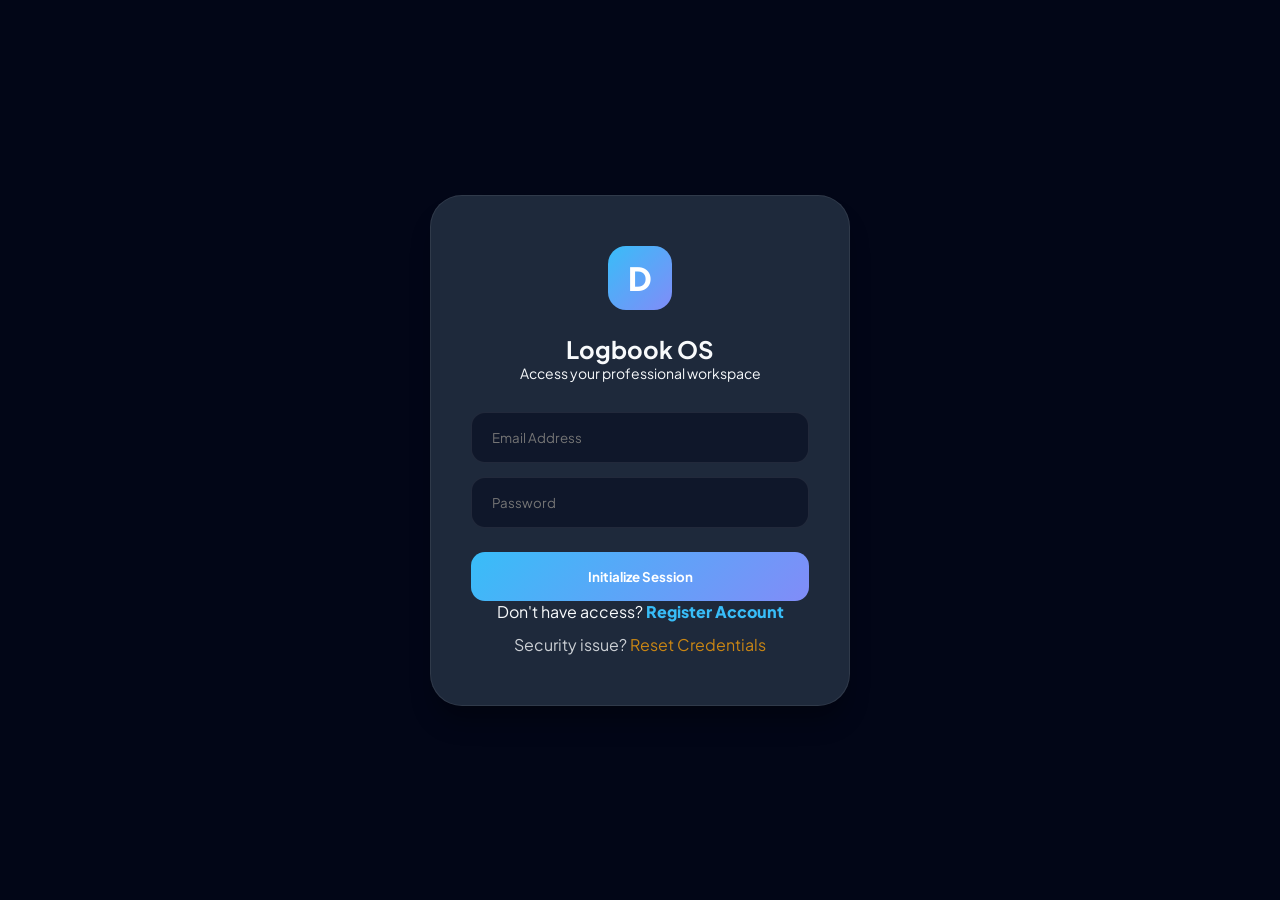
==== index.html @ 090e8484 "Add files via upload" ====
<!DOCTYPE html>
<html lang="id">

<head>
    <meta charset="UTF-8">
    <meta name="viewport" content="width=device-width, initial-scale=1.0">
    <title>Logbook Pro - Daniel Ari Kristianto</title>

    <link href="https://fonts.googleapis.com/css2?family=Plus+Jakarta+Sans:wght@300;400;600;800&family=JetBrains+Mono&display=swap" rel="stylesheet">
    <link rel="stylesheet" href="https://cdnjs.cloudflare.com/ajax/libs/font-awesome/6.4.0/css/all.min.css">
    <link rel="stylesheet" href="style.css">
    <script src="https://cdn.jsdelivr.net/npm/@supabase/supabase-js@2"></script>
    <style>
        /* Modern Header Profile Styles */
        .profile-trigger {
            display: flex;
            align-items: center;
            gap: 12px;
            padding: 6px 6px 6px 15px;
            background: rgba(255, 255, 255, 0.05);
            border: 1px solid var(--border);
            border-radius: 100px;
            cursor: pointer;
            transition: all 0.3s ease;
            position: relative;
        }

        .profile-trigger:hover {
            background: rgba(255, 255, 255, 0.1);
            border-color: var(--accent);
        }

        .header-avatar {
            width: 38px;
            height: 38px;
            border-radius: 50%;
            object-fit: cover;
            border: 2px solid var(--accent);
        }

        .user-meta {
            text-align: right;
            line-height: 1.2;
        }

        .user-meta h4 {
            margin: 0;
            font-size: 13px;
            font-weight: 800;
            color: #fff;
        }

        .user-meta p {
            margin: 0;
            font-size: 10px;
            color: var(--accent);
            font-family: 'JetBrains Mono';
        }

        /* Dropdown Logout */
        .account-dropdown {
            position: absolute;
            top: calc(100% + 10px);
            right: 0;
            background: #1e293b;
            border: 1px solid var(--border);
            border-radius: 12px;
            width: 180px;
            display: none;
            box-shadow: 0 10px 25px rgba(0,0,0,0.5);
            z-index: 1000;
            overflow: hidden;
        }

        .account-dropdown.show { display: block; animation: slideIn 0.2s ease; }

        .dropdown-item {
            padding: 12px 15px;
            font-size: 12px;
            color: #f87171;
            font-weight: 700;
            display: flex;
            align-items: center;
            gap: 10px;
            cursor: pointer;
            transition: background 0.2s;
        }

        .dropdown-item:hover { background: rgba(248, 113, 113, 0.1); }

        @keyframes slideIn {
            from { opacity: 0; transform: translateY(-10px); }
            to { opacity: 1; transform: translateY(0); }
        }

        /* Branding Sidebar */
        .brand-simple {
            padding: 30px 25px;
            font-size: 22px;
            font-weight: 800;
            letter-spacing: -1px;
            color: #fff;
            background: linear-gradient(to right, #fff, var(--accent));
            -webkit-background-clip: text;
            -webkit-text-fill-color: transparent;
        }

        .dev-tag-new {
            font-size: 10px;
            opacity: 0.5;
            letter-spacing: 1px;
            text-transform: uppercase;
            font-weight: 700;
            margin-top: 10px;
            text-align: center;
        }

        /* Responsive Mobile Sidebar Fix */
        @media (max-width: 768px) {
            .user-meta { display: none; }
            .brand-simple { padding: 20px 15px; font-size: 18px; }
        }
    </style>
</head>

<body data-theme="cyber">

    <div id="auth-section" class="auth-wrapper">
        <div id="login-container" class="auth-card">
            <div class="auth-logo">D</div>
            <h2>Logbook OS</h2>
            <p style="font-size: 14px; color: var(--text-body); margin-bottom: 30px;">Access your professional workspace</p>
            <input type="email" id="login-email" class="auth-input" placeholder="Email Address">
            <input type="password" id="login-password" class="auth-input" placeholder="Password">
            <button onclick="handleLogin()" class="auth-btn">Initialize Session</button>
            
            <div class="auth-link">
                Don't have access? <span onclick="toggleAuth('signup')" style="color:var(--accent); cursor:pointer; font-weight:800;">Register Account</span><br>
                <div style="margin-top: 12px; opacity: 0.8;">
                    Security issue? <span onclick="toggleAuth('forgot')" style="color: #f59e0b; cursor:pointer;">Reset Credentials</span>
                </div>
            </div>
        </div>

        <div id="signup-container" class="auth-card hidden">
            <div class="auth-logo" style="background: var(--text-body)">+</div>
            <h2>Create Identity</h2>
            <p style="font-size: 14px; color: var(--text-body); margin-bottom: 30px;">Register for Daniel Edition Logbook</p>
            <input type="email" id="reg-email" class="auth-input" placeholder="Professional Email">
            <input type="password" id="reg-password" class="auth-input" placeholder="Secret Access Key">
            <button onclick="handleSignUp()" class="auth-btn">Confirm Registration</button>
            <div class="auth-link">Already verified? <span onclick="toggleAuth('login')" style="color:var(--accent); cursor:pointer;">Back to Login</span></div>
        </div>

        <div id="forgot-container" class="auth-card hidden">
            <div class="auth-logo" style="background: #f59e0b">?</div>
            <h2>Recovery</h2>
            <p style="font-size: 14px; color: var(--text-body); margin-bottom: 30px;">Request a secure reset link</p>
            <input type="email" id="forgot-email" class="auth-input" placeholder="Registered Email">
            <button onclick="handleForgotPassword()" class="auth-btn" style="background: #f59e0b">Send Recovery Link</button>
            <div class="auth-link">Found it? <span onclick="toggleAuth('login')" style="color:var(--accent); cursor:pointer;">Return to Login</span></div>
        </div>
    </div>

    <nav id="sidebar" class="hidden">
        <div class="brand-simple">LOGBOOKPRO</div>

        <div class="nav-label">MAIN MENU</div>
        <ul id="nav-list">
            <li id="nav-harian" class="nav-link" onclick="showPage('harian')">
                <i class="fa-solid fa-pen-to-square"></i> Input Logbook
            </li>
            <li id="nav-kegiatan" class="nav-link" onclick="showPage('kegiatan')">
                <i class="fa-solid fa-layer-group"></i> Master Butir
            </li>
            <li id="nav-profil" class="nav-link" onclick="showPage('profil')">
                <i class="fa-solid fa-user-gear"></i> Profil Pegawai
            </li>
        </ul>

        <div class="nav-label" style="margin-top: 20px;">REKAPITULASI</div>
        <ul id="nav-list-rekap">
            <li id="nav-rekap-harian" class="nav-link" onclick="showPage('rekap-harian')"><i class="fa-solid fa-calendar-day"></i> Rekap Harian</li>
            <li id="nav-rekap-bulanan" class="nav-link" onclick="showPage('rekap-bulanan')"><i class="fa-solid fa-calendar-days"></i> Rekap Bulanan</li>
            <li id="nav-rekap-triwulan" class="nav-link" onclick="showPage('rekap-triwulan')"><i class="fa-solid fa-chart-pie"></i> Rekap Triwulan</li>
            <li id="nav-rekap-tahunan" class="nav-link" onclick="showPage('rekap-tahunan')"><i class="fa-solid fa-calendar-check"></i> Rekap Tahunan</li>
        </ul>

        <div class="sidebar-footer">
            <div class="theme-pill">
                <div class="theme-opt" id="opt-cyber" onclick="setTheme('cyber')">CYBER</div>
                <div class="theme-opt" id="opt-midnight" onclick="setTheme('midnight')">OLED</div>
                <div class="theme-opt" id="opt-light" onclick="setTheme('light')">LIGHT</div>
            </div>
            <div class="dev-tag-new">Developer Daniel Ari Kristianto</div>
        </div>
    </nav>

    <main id="main-content" class="hidden">
        <header class="header-bar" style="display: flex; justify-content: space-between; align-items: center;">
            <h2 id="page-title" style="font-size: 18px; font-weight: 800;">Dashboard</h2>
            
            <div style="position: relative;">
                <div class="profile-trigger" onclick="toggleAccountMenu()">
                    <div class="user-meta">
                        <h4 id="user-display-name">Daniel Ari Kristianto</h4>
                        <p id="user-display-nip">NIP. -</p>
                    </div>
                    <img src="https://via.placeholder.com/100" class="header-avatar" id="header-avatar-img">
                    <i class="fa-solid fa-chevron-down" style="font-size: 10px; margin-right: 5px; opacity: 0.5;"></i>
                </div>

                <div id="account-menu" class="account-dropdown">
                    <div class="dropdown-item" onclick="handleLogout()">
                        <i class="fa-solid fa-power-off"></i> Logout Session
                    </div>
                </div>
            </div>
        </header>

        <section class="content-area">
            <div id="page-content"></div>
        </section>
    </main>

    <script>
        // Tema harus diload paling awal agar tidak flicker
        function setTheme(theme) {
            document.documentElement.setAttribute('data-theme', theme);
            localStorage.setItem('daniel_logbook_theme', theme);
            document.querySelectorAll('.theme-opt').forEach(opt => opt.classList.remove('active'));
            const activeOpt = document.getElementById('opt-' + theme);
            if (activeOpt) activeOpt.classList.add('active');
        }

        setTheme(localStorage.getItem('daniel_logbook_theme') || 'cyber');

        function toggleAccountMenu() {
            document.getElementById('account-menu').classList.toggle('show');
        }

        function toggleAuth(view) {
            const containers = ['login-container', 'signup-container', 'forgot-container'];
            containers.forEach(id => {
                const el = document.getElementById(id);
                if(el) el.classList.add('hidden');
            });
            const target = document.getElementById(view + '-container');
            if(target) target.classList.remove('hidden');
        }
    </script>

    <script src="config.js"></script>
    <script src="auth.js"></script>
    <script src="ui-assets.js"></script>
    <script src="ui-master.js"></script>
    <script src="ui-profil.js"></script>
    <script src="ui-logbook.js"></script>
    <script src="rekap-harian.js"></script>
    <script src="rekap-bulanan.js"></script>
    <script src="rekap-triwulan.js"></script>
    <script src="rekap-tahunan.js"></script>
    
    <script src="ui.js"></script>
</body>
</html>
---- style.css ----
/* FILE: style.css 
    PROFESSIONAL LOGBOOK OS - DANIEL EDITION
    STATUS: FULLY INTEGRATED & REKAP-READY
*/

/* --- 1. DYNAMIC SYSTEM THEMES --- */
:root[data-theme="cyber"] {
    --bg-main: #020617;
    --bg-side: #0f172a;
    --card-bg: #1e293b;
    --accent: #38bdf8;
    --accent-gradient: linear-gradient(135deg, #38bdf8 0%, #818cf8 100%);
    --text-title: #f8fafc;
    --text-body: #94a3b8;
    --border: rgba(255, 255, 255, 0.08);
    --input-bg: #0f172a;
    --shadow: 0 20px 25px -5px rgba(0, 0, 0, 0.3);
    --table-text: #f8fafc;
    --modal-overlay: rgba(2, 6, 23, 0.85);
}

:root[data-theme="midnight"] {
    --bg-main: #000000;
    --bg-side: #09090b;
    --card-bg: #18181b;
    --accent: #10b981;
    --accent-gradient: linear-gradient(135deg, #10b981 0%, #3b82f6 100%);
    --text-title: #ffffff;
    --text-body: #a1a1aa;
    --border: #27272a;
    --input-bg: #09090b;
    --shadow: 0 0 0 1px #27272a;
    --table-text: #ffffff;
    --modal-overlay: rgba(0, 0, 0, 0.9);
}

:root[data-theme="light"] {
    --bg-main: #f8fafc;
    --bg-side: #ffffff;
    --card-bg: #ffffff;
    --accent: #0284c7;
    --accent-gradient: linear-gradient(135deg, #0284c7 0%, #4f46e5 100%);
    --text-title: #0f172a;
    --text-body: #475569;
    --border: #e2e8f0;
    --input-bg: #f1f5f9;
    --shadow: 0 4px 6px -1px rgba(0, 0, 0, 0.1);
    --table-text: #1e293b;
    --modal-overlay: rgba(15, 23, 42, 0.4);
}

/* --- 2. RESET & BASE --- */
* {
    margin: 0;
    padding: 0;
    box-sizing: border-box;
    font-family: 'Plus Jakarta Sans', sans-serif;
    transition: background 0.3s ease, border 0.3s ease, color 0.3s ease;
}

body {
    background: var(--bg-main);
    color: var(--text-title);
    display: flex;
    height: 100vh;
    overflow: hidden;
}

/* --- 3. AUTHENTICATION --- */
.auth-wrapper {
    position: fixed;
    inset: 0;
    z-index: 2000;
    background: var(--bg-main);
    display: flex;
    align-items: center;
    justify-content: center;
    padding: 20px;
}

.auth-card {
    width: 100%;
    max-width: 420px;
    background: var(--card-bg);
    padding: 50px 40px;
    border-radius: 32px;
    border: 1px solid var(--border);
    text-align: center;
    box-shadow: var(--shadow);
    animation: slideUp 0.5s cubic-bezier(0.16, 1, 0.3, 1);
}

.auth-logo {
    width: 64px;
    height: 64px;
    margin: 0 auto 24px;
    background: var(--accent-gradient);
    border-radius: 18px;
    display: flex;
    align-items: center;
    justify-content: center;
    color: white !important;
    font-size: 32px;
    font-weight: 800;
}

.auth-input {
    width: 100%;
    padding: 16px 20px;
    margin-bottom: 14px;
    background: var(--input-bg);
    border: 1px solid var(--border);
    border-radius: 14px;
    color: var(--text-title) !important;
    outline: none;
}

.auth-btn {
    width: 100%;
    padding: 16px;
    margin-top: 10px;
    background: var(--accent-gradient);
    color: white !important;
    border: none;
    border-radius: 14px;
    font-weight: 700;
    cursor: pointer;
}

/* --- 4. SIDEBAR (STABILIZED) --- */
#sidebar {
    width: 290px;
    min-width: 290px;
    /* Kunci lebar agar tidak menciut saat tabel lebar muncul */
    background: var(--bg-side);
    border-right: 1px solid var(--border);
    display: flex;
    flex-direction: column;
    padding: 30px 20px;
    z-index: 100;
}

.nav-label {
    font-size: 10px;
    font-weight: 800;
    color: var(--text-body);
    margin: 20px 0 10px 15px;
    letter-spacing: 2px;
    opacity: 0.6;
}

#sidebar li {
    padding: 14px 18px;
    margin-bottom: 5px;
    border-radius: 14px;
    cursor: pointer;
    display: flex;
    align-items: center;
    gap: 14px;
    font-size: 14px;
    font-weight: 600;
    color: var(--text-body);
}

#sidebar li.active {
    background: var(--accent-gradient);
    color: white !important;
    box-shadow: 0 10px 15px -3px rgba(56, 189, 248, 0.25);
}

/* --- 5. MAIN CONTENT & TABLES --- */
#main-content {
    flex: 1;
    display: flex;
    flex-direction: column;
    overflow: hidden;
    background: var(--bg-main);
}

.header-bar {
    height: 80px;
    padding: 0 40px;
    border-bottom: 1px solid var(--border);
    display: flex;
    align-items: center;
    justify-content: space-between;
    background: var(--bg-side);
}

.content-area {
    flex: 1;
    padding: 30px;
    overflow-y: auto;
}

.card {
    background: var(--card-bg);
    padding: 30px;
    border-radius: 28px;
    border: 1px solid var(--border);
    box-shadow: var(--shadow);
    margin-bottom: 25px;
}

/* Tampilan Tabel Profesional */
.table-container {
    width: 100%;
    overflow-x: auto;
    border-radius: 16px;
    border: 1px solid var(--border);
    background: var(--card-bg);
}

table {
    width: 100%;
    border-collapse: collapse;
}

th {
    background: var(--bg-side);
    padding: 15px;
    font-size: 11px;
    text-transform: uppercase;
    letter-spacing: 1px;
    color: var(--text-body);
    border-bottom: 2px solid var(--border);
}

td {
    padding: 15px;
    font-size: 14px;
    border-bottom: 1px solid var(--border);
    color: var(--table-text) !important;
}

/* Kolom Tanggal Khusus di Rekap */
.table-rekap td {
    text-align: center;
    min-width: 35px;
    border-right: 1px solid var(--border);
}

.table-rekap th {
    text-align: center;
}

/* --- 6. FIX TEKS & THEME SWITCHER --- */
#page-content,
.content-area,
.card,
td,
p,
h1,
h2,
h3,
h4 {
    color: var(--table-text) !important;
}

.theme-pill {
    display: flex;
    background: var(--input-bg);
    padding: 5px;
    border-radius: 14px;
    border: 1px solid var(--border);
    gap: 4px;
}

.theme-opt {
    padding: 8px 12px;
    border-radius: 10px;
    cursor: pointer;
    font-size: 10px;
    font-weight: 800;
    color: var(--text-body);
    text-align: center;
    flex: 1;
}

.theme-opt.active {
    background: var(--card-bg);
    color: var(--accent) !important;
    box-shadow: 0 2px 4px rgba(0, 0, 0, 0.1);
}

/* Tombol Aksi */
.text-danger {
    color: #ef4444 !important;
}

.text-primary {
    color: var(--accent) !important;
}

/* --- 7. ANIMATIONS --- */
@keyframes slideUp {
    from {
        opacity: 0;
        transform: translateY(20px);
    }

    to {
        opacity: 1;
        transform: translateY(0);
    }
}

.hidden {
    display: none !important;
}

/* Scrollbar Style */
::-webkit-scrollbar {
    width: 8px;
    height: 8px;
}

::-webkit-scrollbar-track {
    background: var(--bg-main);
}

::-webkit-scrollbar-thumb {
    background: var(--border);
    border-radius: 10px;
}

::-webkit-scrollbar-thumb:hover {
    background: var(--accent);
}
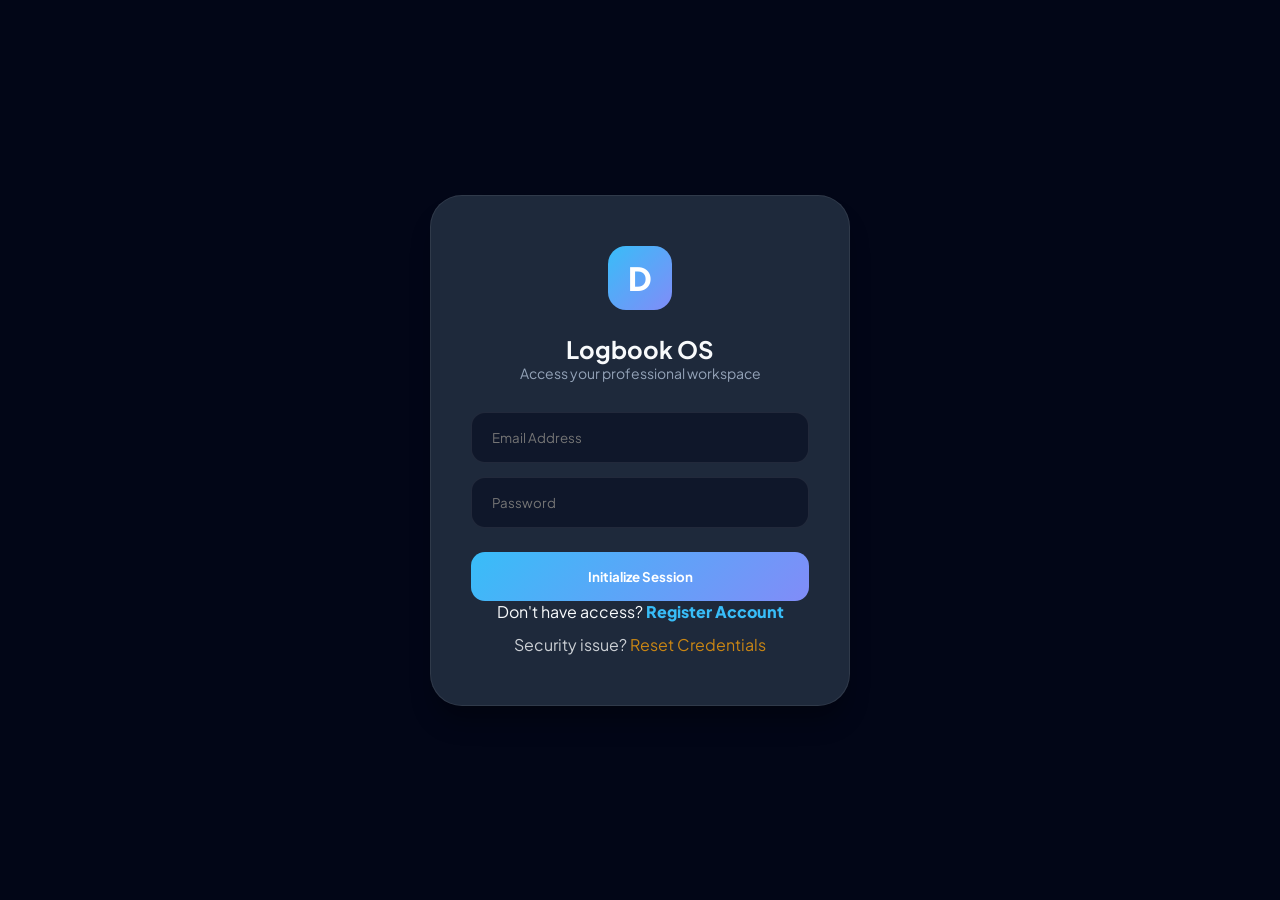
==== commit 13f62697: "Add files via upload" ====
--- a/index.html
+++ b/index.html
@@ -115,15 +115,37 @@
             text-align: center;
         }
 
-        /* Responsive Mobile Sidebar Fix */
+        /* Burger Menu Styling */
+        .burger-menu {
+            display: none;
+            font-size: 20px;
+            cursor: pointer;
+            color: var(--text-title);
+            padding: 10px;
+            z-index: 1100;
+        }
+
+        #sidebar-overlay {
+            display: none;
+            position: fixed;
+            inset: 0;
+            background: rgba(0,0,0,0.6);
+            backdrop-filter: blur(4px);
+            z-index: 998;
+        }
+
+        /* Responsive Fixes */
         @media (max-width: 768px) {
             .user-meta { display: none; }
             .brand-simple { padding: 20px 15px; font-size: 18px; }
+            .burger-menu { display: block; }
         }
     </style>
 </head>
 
 <body data-theme="cyber">
+
+    <div id="sidebar-overlay" onclick="toggleSidebar()"></div>
 
     <div id="auth-section" class="auth-wrapper">
         <div id="login-container" class="auth-card">
@@ -197,8 +219,13 @@
     </nav>
 
     <main id="main-content" class="hidden">
-        <header class="header-bar" style="display: flex; justify-content: space-between; align-items: center;">
-            <h2 id="page-title" style="font-size: 18px; font-weight: 800;">Dashboard</h2>
+        <header class="header-bar">
+            <div style="display: flex; align-items: center; gap: 15px;">
+                <div class="burger-menu" onclick="toggleSidebar()">
+                    <i class="fa-solid fa-bars"></i>
+                </div>
+                <h2 id="page-title" style="font-size: 18px; font-weight: 800;">Dashboard</h2>
+            </div>
             
             <div style="position: relative;">
                 <div class="profile-trigger" onclick="toggleAccountMenu()">
@@ -224,7 +251,7 @@
     </main>
 
     <script>
-        // Tema harus diload paling awal agar tidak flicker
+        // Tema load paling awal
         function setTheme(theme) {
             document.documentElement.setAttribute('data-theme', theme);
             localStorage.setItem('daniel_logbook_theme', theme);
@@ -234,6 +261,19 @@
         }
 
         setTheme(localStorage.getItem('daniel_logbook_theme') || 'cyber');
+
+        // Toggle Sidebar Mobile
+        function toggleSidebar() {
+            const sidebar = document.getElementById('sidebar');
+            const overlay = document.getElementById('sidebar-overlay');
+            sidebar.classList.toggle('active');
+            
+            if (sidebar.classList.contains('active')) {
+                overlay.style.display = 'block';
+            } else {
+                overlay.style.display = 'none';
+            }
+        }
 
         function toggleAccountMenu() {
             document.getElementById('account-menu').classList.toggle('show');
@@ -248,6 +288,15 @@
             const target = document.getElementById(view + '-container');
             if(target) target.classList.remove('hidden');
         }
+
+        // Close dropdown/sidebar when clicking outside
+        window.addEventListener('click', function(e) {
+            const accMenu = document.getElementById('account-menu');
+            const profileTrigger = document.querySelector('.profile-trigger');
+            if (!profileTrigger.contains(e.target) && !accMenu.contains(e.target)) {
+                accMenu.classList.remove('show');
+            }
+        });
     </script>
 
     <script src="config.js"></script>
@@ -260,7 +309,6 @@
     <script src="rekap-bulanan.js"></script>
     <script src="rekap-triwulan.js"></script>
     <script src="rekap-tahunan.js"></script>
-    
     <script src="ui.js"></script>
 </body>
 </html>
--- a/style.css
+++ b/style.css
@@ -1,6 +1,6 @@
 /* FILE: style.css 
     PROFESSIONAL LOGBOOK OS - DANIEL EDITION
-    STATUS: FULLY INTEGRATED & REKAP-READY
+    STATUS: FULLY RESPONSIVE & MOBILE-READY
 */
 
 /* --- 1. DYNAMIC SYSTEM THEMES --- */
@@ -63,6 +63,7 @@
     color: var(--text-title);
     display: flex;
     height: 100vh;
+    width: 100vw;
     overflow: hidden;
 }
 
@@ -127,17 +128,17 @@
     cursor: pointer;
 }
 
-/* --- 4. SIDEBAR (STABILIZED) --- */
+/* --- 4. SIDEBAR (RESPONSIVE) --- */
 #sidebar {
-    width: 290px;
-    min-width: 290px;
-    /* Kunci lebar agar tidak menciut saat tabel lebar muncul */
+    width: 280px;
+    min-width: 280px;
     background: var(--bg-side);
     border-right: 1px solid var(--border);
     display: flex;
     flex-direction: column;
     padding: 30px 20px;
-    z-index: 100;
+    z-index: 1000;
+    transition: transform 0.4s cubic-bezier(0.16, 1, 0.3, 1);
 }
 
 .nav-label {
@@ -168,6 +169,16 @@
     box-shadow: 0 10px 15px -3px rgba(56, 189, 248, 0.25);
 }
 
+/* Overlay Sidebar untuk Mobile */
+#sidebar-overlay {
+    display: none;
+    position: fixed;
+    inset: 0;
+    background: rgba(0,0,0,0.5);
+    backdrop-filter: blur(4px);
+    z-index: 999;
+}
+
 /* --- 5. MAIN CONTENT & TABLES --- */
 #main-content {
     flex: 1;
@@ -175,16 +186,29 @@
     flex-direction: column;
     overflow: hidden;
     background: var(--bg-main);
+    width: 100%;
 }
 
 .header-bar {
     height: 80px;
-    padding: 0 40px;
+    padding: 0 30px;
     border-bottom: 1px solid var(--border);
     display: flex;
     align-items: center;
     justify-content: space-between;
     background: var(--bg-side);
+    gap: 15px;
+}
+
+/* Burger Menu Icon */
+.burger-menu {
+    display: none; /* Sembunyi di desktop */
+    font-size: 20px;
+    cursor: pointer;
+    color: var(--text-title);
+    padding: 8px;
+    border-radius: 8px;
+    background: var(--input-bg);
 }
 
 .content-area {
@@ -214,6 +238,7 @@
 table {
     width: 100%;
     border-collapse: collapse;
+    min-width: 600px; /* Mencegah tabel menciut terlalu kecil */
 }
 
 th {
@@ -224,6 +249,7 @@
     letter-spacing: 1px;
     color: var(--text-body);
     border-bottom: 2px solid var(--border);
+    white-space: nowrap;
 }
 
 td {
@@ -233,30 +259,7 @@
     color: var(--table-text) !important;
 }
 
-/* Kolom Tanggal Khusus di Rekap */
-.table-rekap td {
-    text-align: center;
-    min-width: 35px;
-    border-right: 1px solid var(--border);
-}
-
-.table-rekap th {
-    text-align: center;
-}
-
-/* --- 6. FIX TEKS & THEME SWITCHER --- */
-#page-content,
-.content-area,
-.card,
-td,
-p,
-h1,
-h2,
-h3,
-h4 {
-    color: var(--table-text) !important;
-}
-
+/* --- 6. THEME PILL & MISC --- */
 .theme-pill {
     display: flex;
     background: var(--input-bg);
@@ -280,50 +283,71 @@
 .theme-opt.active {
     background: var(--card-bg);
     color: var(--accent) !important;
-    box-shadow: 0 2px 4px rgba(0, 0, 0, 0.1);
-}
-
-/* Tombol Aksi */
-.text-danger {
-    color: #ef4444 !important;
-}
-
-.text-primary {
-    color: var(--accent) !important;
-}
-
-/* --- 7. ANIMATIONS --- */
+}
+
+/* --- 7. MEDIA QUERIES (MOBILE OPTIMIZATION) --- */
+@media (max-width: 1024px) {
+    .header-bar { padding: 0 20px; }
+    .content-area { padding: 20px; }
+}
+
+@media (max-width: 768px) {
+    /* Aktifkan Burger Menu */
+    .burger-menu { display: block; }
+
+    /* Sembunyikan Sidebar (Geser ke kiri) */
+    #sidebar {
+        position: fixed;
+        left: 0;
+        top: 0;
+        bottom: 0;
+        transform: translateX(-100%); /* Sembunyi */
+    }
+
+    /* Munculkan sidebar jika ada class 'active' */
+    #sidebar.active {
+        transform: translateX(0);
+    }
+
+    #sidebar.active + #sidebar-overlay {
+        display: block;
+    }
+
+    /* Penyesuaian Header */
+    .header-bar { height: 70px; }
+    
+    /* Responsive Card & Text */
+    .card { padding: 20px; border-radius: 20px; }
+    
+    .auth-card { padding: 40px 25px; }
+
+    /* Penyesuaian font agar tidak kepotong di HP */
+    h1 { font-size: 20px; }
+    h3 { font-size: 16px; }
+    
+    /* Table area padding */
+    .content-area { padding: 15px; }
+}
+
+@media (max-width: 480px) {
+    /* Sembunyikan elemen yang kurang penting di header HP agar luas */
+    .header-bar .theme-pill { display: none; }
+    
+    #user-display-nip { display: none; }
+    
+    .auth-logo { width: 50px; height: 50px; font-size: 24px; }
+}
+
+/* --- 8. ANIMATIONS & UTILS --- */
 @keyframes slideUp {
-    from {
-        opacity: 0;
-        transform: translateY(20px);
-    }
-
-    to {
-        opacity: 1;
-        transform: translateY(0);
-    }
-}
-
-.hidden {
-    display: none !important;
-}
-
-/* Scrollbar Style */
-::-webkit-scrollbar {
-    width: 8px;
-    height: 8px;
-}
-
-::-webkit-scrollbar-track {
-    background: var(--bg-main);
-}
-
-::-webkit-scrollbar-thumb {
-    background: var(--border);
-    border-radius: 10px;
-}
-
-::-webkit-scrollbar-thumb:hover {
-    background: var(--accent);
-}+    from { opacity: 0; transform: translateY(20px); }
+    to { opacity: 1; transform: translateY(0); }
+}
+
+.hidden { display: none !important; }
+
+/* Scrollbar */
+::-webkit-scrollbar { width: 6px; height: 6px; }
+::-webkit-scrollbar-track { background: var(--bg-main); }
+::-webkit-scrollbar-thumb { background: var(--border); border-radius: 10px; }
+::-webkit-scrollbar-thumb:hover { background: var(--accent); }
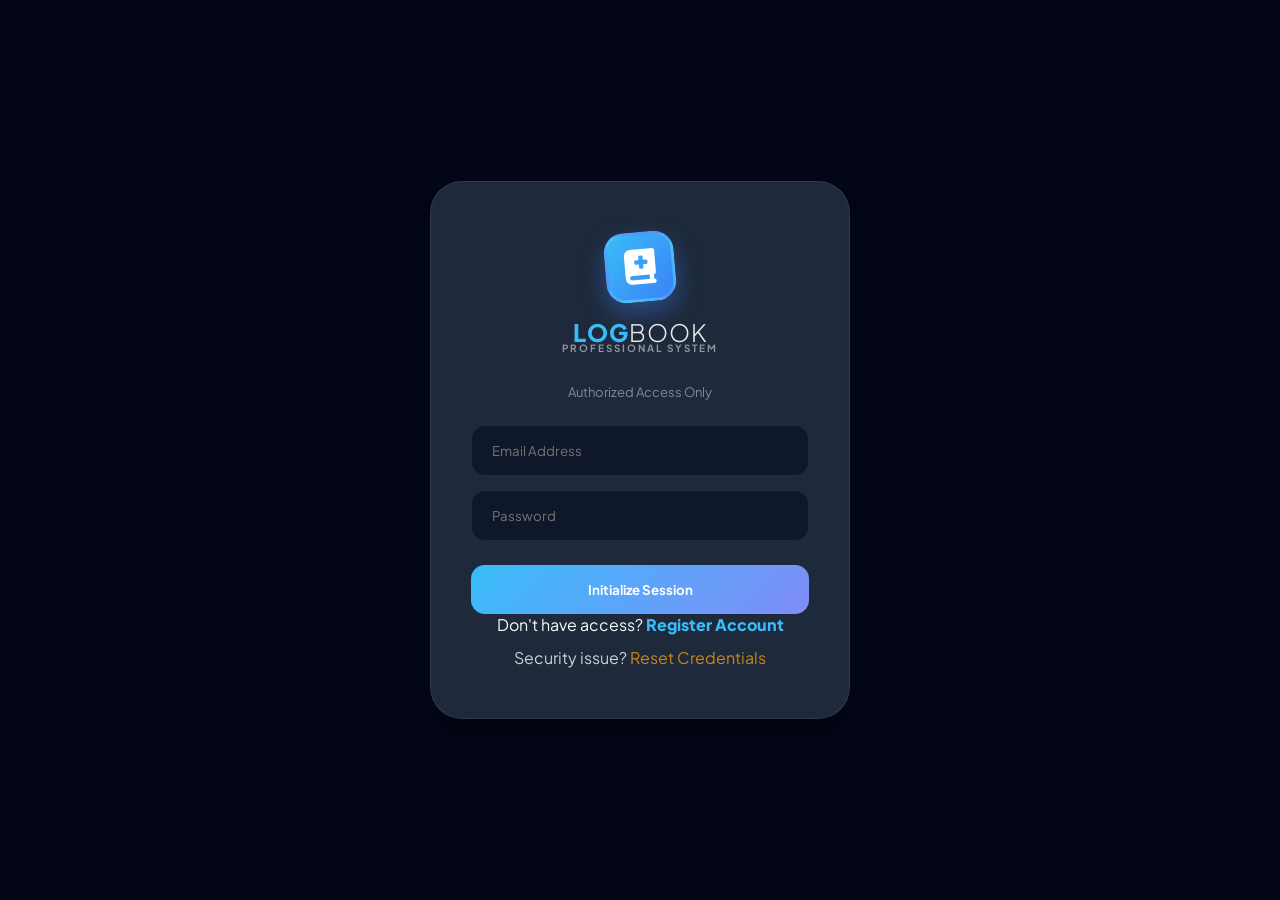
==== commit 435d6871: "perbaikan logo di login" ====
--- a/index.html
+++ b/index.html
@@ -11,7 +11,55 @@
     <link rel="stylesheet" href="style.css">
     <script src="https://cdn.jsdelivr.net/npm/@supabase/supabase-js@2"></script>
     <style>
-        /* Modern Header Profile Styles */
+        /* --- MODERN LOGO STYLES --- */
+        .modern-logo-wrapper {
+            display: flex;
+            flex-direction: column;
+            align-items: center;
+            margin-bottom: 30px;
+            animation: fadeInDown 0.8s ease;
+        }
+
+        .logo-icon-circle {
+            width: 70px;
+            height: 70px;
+            background: linear-gradient(135deg, var(--accent) 0%, #3b82f6 100%);
+            border-radius: 20px;
+            display: flex;
+            align-items: center;
+            justify-content: center;
+            font-size: 35px;
+            color: white;
+            box-shadow: 0 10px 25px rgba(59, 130, 246, 0.4);
+            transform: rotate(-5deg);
+            margin-bottom: 15px;
+            border: 3px solid rgba(255,255,255,0.1);
+        }
+
+        .logo-text-brand {
+            text-align: center;
+            letter-spacing: 1px;
+        }
+
+        .brand-log { font-weight: 800; font-size: 24px; color: var(--accent); }
+        .brand-book { font-weight: 300; font-size: 24px; color: #fff; opacity: 0.9; }
+        
+        .brand-tagline { 
+            font-size: 10px; 
+            font-weight: 700; 
+            opacity: 0.5; 
+            color: #fff; 
+            text-transform: uppercase;
+            margin-top: -5px;
+            letter-spacing: 2px;
+        }
+
+        @keyframes fadeInDown {
+            from { opacity: 0; transform: translateY(-20px); }
+            to { opacity: 1; transform: translateY(0); }
+        }
+
+        /* --- PROFILE & UI STYLES --- */
         .profile-trigger {
             display: flex;
             align-items: center;
@@ -57,7 +105,6 @@
             font-family: 'JetBrains Mono';
         }
 
-        /* Dropdown Logout */
         .account-dropdown {
             position: absolute;
             top: calc(100% + 10px);
@@ -88,12 +135,6 @@
 
         .dropdown-item:hover { background: rgba(248, 113, 113, 0.1); }
 
-        @keyframes slideIn {
-            from { opacity: 0; transform: translateY(-10px); }
-            to { opacity: 1; transform: translateY(0); }
-        }
-
-        /* Branding Sidebar */
         .brand-simple {
             padding: 30px 25px;
             font-size: 22px;
@@ -115,7 +156,6 @@
             text-align: center;
         }
 
-        /* Burger Menu Styling */
         .burger-menu {
             display: none;
             font-size: 20px;
@@ -134,7 +174,6 @@
             z-index: 998;
         }
 
-        /* Responsive Fixes */
         @media (max-width: 768px) {
             .user-meta { display: none; }
             .brand-simple { padding: 20px 15px; font-size: 18px; }
@@ -149,9 +188,20 @@
 
     <div id="auth-section" class="auth-wrapper">
         <div id="login-container" class="auth-card">
-            <div class="auth-logo">D</div>
-            <h2>Logbook OS</h2>
-            <p style="font-size: 14px; color: var(--text-body); margin-bottom: 30px;">Access your professional workspace</p>
+            <div class="modern-logo-wrapper">
+                <div class="logo-icon-circle">
+                    <i class="fa-solid fa-book-medical"></i>
+                </div>
+                <div class="logo-text-brand">
+                    <span class="brand-log">LOG</span><span class="brand-book">BOOK</span>
+                    <div class="brand-tagline">PROFESSIONAL SYSTEM</div>
+                </div>
+            </div>
+            
+            <p style="font-size: 13px; color: var(--text-body); margin-bottom: 25px; text-align: center; opacity: 0.8;">
+                Authorized Access Only
+            </p>
+            
             <input type="email" id="login-email" class="auth-input" placeholder="Email Address">
             <input type="password" id="login-password" class="auth-input" placeholder="Password">
             <button onclick="handleLogin()" class="auth-btn">Initialize Session</button>
@@ -165,9 +215,14 @@
         </div>
 
         <div id="signup-container" class="auth-card hidden">
-            <div class="auth-logo" style="background: var(--text-body)">+</div>
-            <h2>Create Identity</h2>
-            <p style="font-size: 14px; color: var(--text-body); margin-bottom: 30px;">Register for Daniel Edition Logbook</p>
+            <div class="modern-logo-wrapper">
+                <div class="logo-icon-circle" style="background: linear-gradient(135deg, #10b981 0%, #059669 100%);">
+                    <i class="fa-solid fa-user-plus"></i>
+                </div>
+                <div class="logo-text-brand">
+                    <span class="brand-log" style="color: #10b981;">NEW</span><span class="brand-book">IDENTITY</span>
+                </div>
+            </div>
             <input type="email" id="reg-email" class="auth-input" placeholder="Professional Email">
             <input type="password" id="reg-password" class="auth-input" placeholder="Secret Access Key">
             <button onclick="handleSignUp()" class="auth-btn">Confirm Registration</button>
@@ -175,9 +230,14 @@
         </div>
 
         <div id="forgot-container" class="auth-card hidden">
-            <div class="auth-logo" style="background: #f59e0b">?</div>
-            <h2>Recovery</h2>
-            <p style="font-size: 14px; color: var(--text-body); margin-bottom: 30px;">Request a secure reset link</p>
+            <div class="modern-logo-wrapper">
+                <div class="logo-icon-circle" style="background: linear-gradient(135deg, #f59e0b 0%, #d97706 100%);">
+                    <i class="fa-solid fa-key"></i>
+                </div>
+                <div class="logo-text-brand">
+                    <span class="brand-log" style="color: #f59e0b;">RECO</span><span class="brand-book">VERY</span>
+                </div>
+            </div>
             <input type="email" id="forgot-email" class="auth-input" placeholder="Registered Email">
             <button onclick="handleForgotPassword()" class="auth-btn" style="background: #f59e0b">Send Recovery Link</button>
             <div class="auth-link">Found it? <span onclick="toggleAuth('login')" style="color:var(--accent); cursor:pointer;">Return to Login</span></div>
@@ -251,7 +311,6 @@
     </main>
 
     <script>
-        // Tema load paling awal
         function setTheme(theme) {
             document.documentElement.setAttribute('data-theme', theme);
             localStorage.setItem('daniel_logbook_theme', theme);
@@ -262,17 +321,11 @@
 
         setTheme(localStorage.getItem('daniel_logbook_theme') || 'cyber');
 
-        // Toggle Sidebar Mobile
         function toggleSidebar() {
             const sidebar = document.getElementById('sidebar');
             const overlay = document.getElementById('sidebar-overlay');
             sidebar.classList.toggle('active');
-            
-            if (sidebar.classList.contains('active')) {
-                overlay.style.display = 'block';
-            } else {
-                overlay.style.display = 'none';
-            }
+            overlay.style.display = sidebar.classList.contains('active') ? 'block' : 'none';
         }
 
         function toggleAccountMenu() {
@@ -289,11 +342,10 @@
             if(target) target.classList.remove('hidden');
         }
 
-        // Close dropdown/sidebar when clicking outside
         window.addEventListener('click', function(e) {
             const accMenu = document.getElementById('account-menu');
             const profileTrigger = document.querySelector('.profile-trigger');
-            if (!profileTrigger.contains(e.target) && !accMenu.contains(e.target)) {
+            if (profileTrigger && !profileTrigger.contains(e.target) && !accMenu.contains(e.target)) {
                 accMenu.classList.remove('show');
             }
         });
